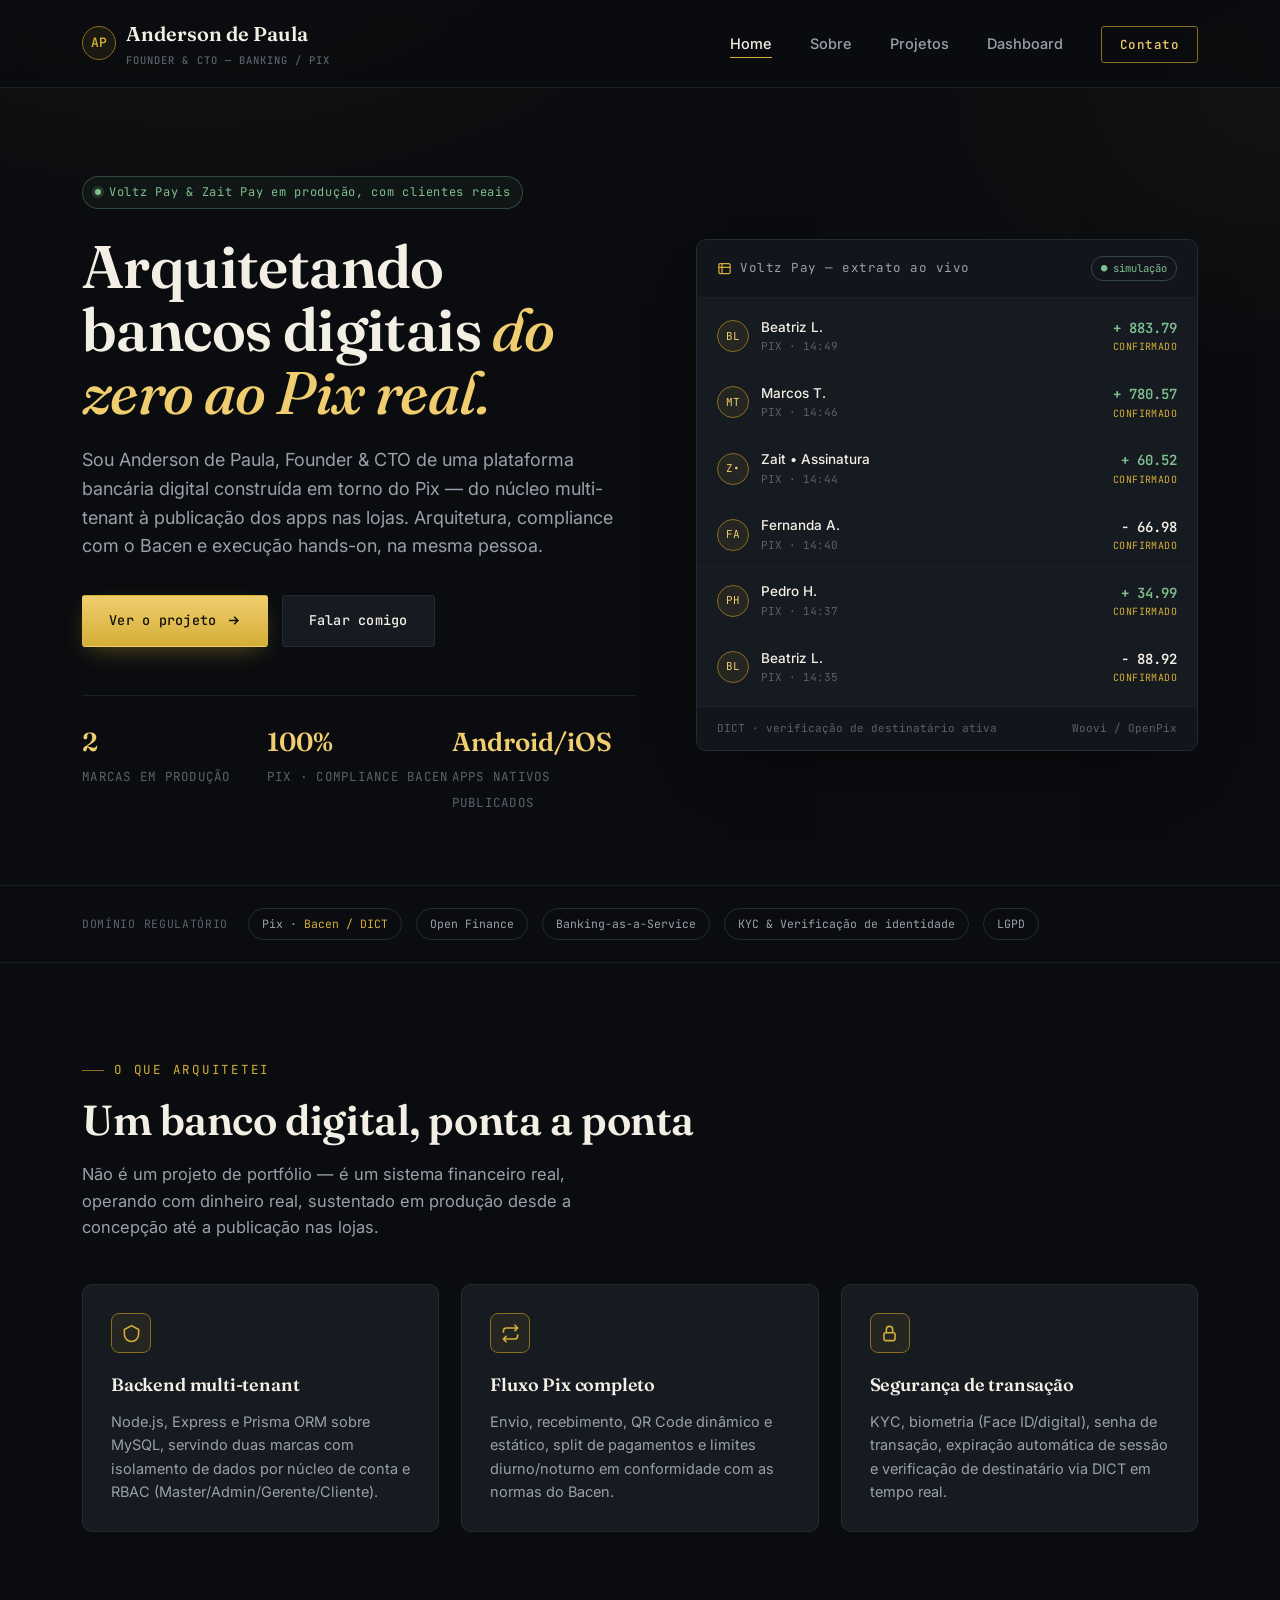
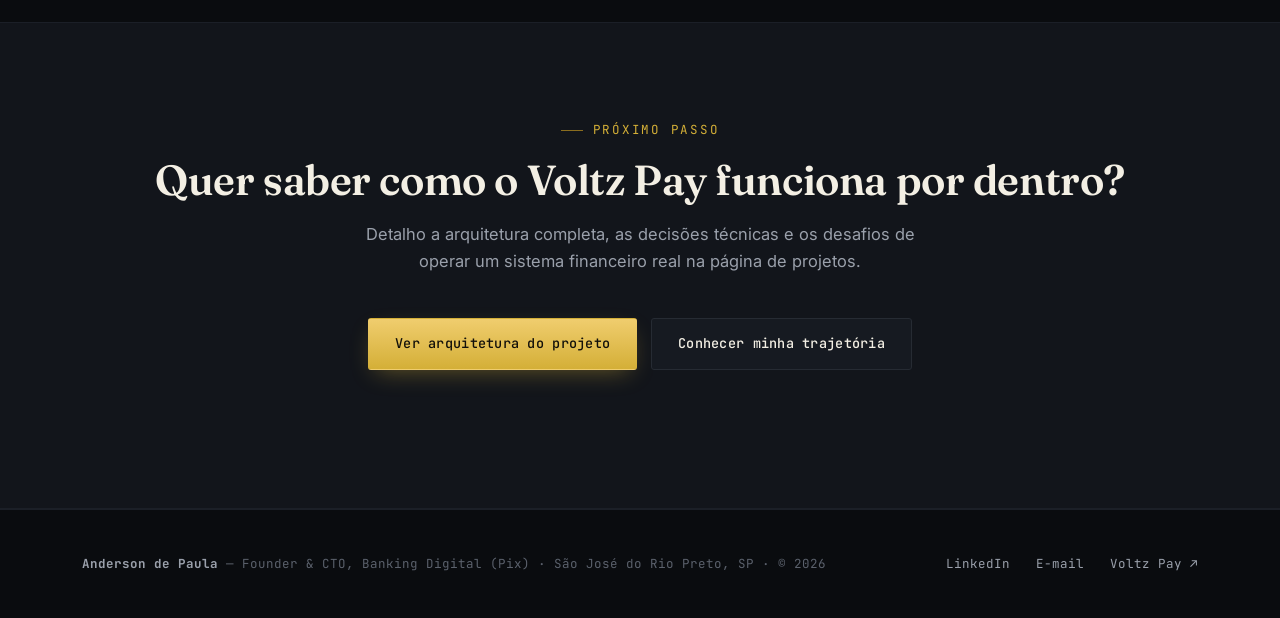
==== index.html @ 5c23854e "Initial commit: portfolio site Static site (HTML/CSS/JS) with Home, Sobre, Projetos, Contato and a G" ====
<!DOCTYPE html>
<html lang="pt-BR">
<head>
<meta charset="UTF-8">
<meta name="viewport" content="width=device-width, initial-scale=1.0">
<title>Anderson de Paula — Founder & CTO, Banking Digital (Pix)</title>
<meta name="description" content="Anderson de Paula — Founder & CTO da Voltz Pay / Zait Pay. Arquitetura de sistemas bancários, Pix, BaaS e engenharia full-stack.">

<link rel="icon" type="image/svg+xml" href="data:image/svg+xml,%3Csvg xmlns='http://www.w3.org/2000/svg' viewBox='0 0 64 64'%3E%3Crect width='64' height='64' rx='12' fill='%230a0c0f'/%3E%3Ccircle cx='32' cy='32' r='24' fill='none' stroke='%23d4af37' stroke-width='2'/%3E%3Ctext x='32' y='40' font-family='monospace' font-size='20' fill='%23d4af37' text-anchor='middle'%3EAP%3C/text%3E%3C/svg%3E">

<meta property="og:type" content="website">
<meta property="og:title" content="Anderson de Paula — Founder & CTO, Banking Digital (Pix)">
<meta property="og:description" content="Arquitetando bancos digitais do zero ao Pix real — Voltz Pay / Zait Pay.">
<meta property="og:image" content="og-image.svg">
<meta name="twitter:card" content="summary_large_image">
<meta name="twitter:title" content="Anderson de Paula — Founder & CTO, Banking Digital (Pix)">
<meta name="twitter:description" content="Arquitetando bancos digitais do zero ao Pix real — Voltz Pay / Zait Pay.">
<meta name="twitter:image" content="og-image.svg">

<link rel="preconnect" href="https://fonts.googleapis.com">
<link rel="preconnect" href="https://fonts.gstatic.com" crossorigin>
<link href="https://fonts.googleapis.com/css2?family=Fraunces:ital,opsz,wght@0,9..144,400;0,9..144,500;0,9..144,600;0,9..144,700;1,9..144,500&family=Inter:wght@400;500;600;700;800&family=JetBrains+Mono:wght@400;500;600&display=swap" rel="stylesheet">
<link rel="stylesheet" href="styles.css">
</head>
<body>

<header class="site-header">
  <nav class="nav">
    <a href="index.html" class="brand">
      <span class="brand-mark">AP</span>
      <span>Anderson de Paula<small>FOUNDER &amp; CTO — BANKING / PIX</small></span>
    </a>
    <ul class="nav-links" id="navLinks">
      <li><a href="index.html" aria-current="page">Home</a></li>
      <li><a href="sobre.html">Sobre</a></li>
      <li><a href="projetos.html">Projetos</a></li>
      <li><a href="dashboard.html">Dashboard</a></li>
      <li><a href="contato.html" class="nav-cta">Contato</a></li>
    </ul>
    <button class="nav-toggle" id="navToggle" aria-label="Abrir menu" aria-expanded="false">
      <svg width="18" height="18" viewBox="0 0 24 24" fill="none" stroke="currentColor" stroke-width="2"><path d="M3 6h18M3 12h18M3 18h18"/></svg>
    </button>
  </nav>
</header>

<main>

  <!-- HERO -->
  <section class="hero">
    <div class="wrap">
      <div>
        <div class="hero-status"><span class="dot"></span> Voltz Pay &amp; Zait Pay em produção, com clientes reais</div>
        <h1>Arquitetando bancos digitais <em>do zero ao Pix real.</em></h1>
        <p class="lede">
          Sou Anderson de Paula, Founder &amp; CTO de uma plataforma bancária digital construída em torno do Pix — do núcleo multi-tenant à publicação dos apps nas lojas. Arquitetura, compliance com o Bacen e execução hands-on, na mesma pessoa.
        </p>
        <div class="hero-actions">
          <a href="projetos.html" class="btn btn-primary">
            Ver o projeto
            <svg width="15" height="15" viewBox="0 0 24 24" fill="none" stroke="currentColor" stroke-width="2.4"><path d="M5 12h14M13 6l6 6-6 6"/></svg>
          </a>
          <a href="contato.html" class="btn btn-ghost">Falar comigo</a>
        </div>
        <div class="hero-stats">
          <div class="hero-stat">
            <b>2</b>
            <span>MARCAS EM PRODUÇÃO</span>
          </div>
          <div class="hero-stat">
            <b>100%</b>
            <span>PIX · COMPLIANCE BACEN</span>
          </div>
          <div class="hero-stat">
            <b>Android/iOS</b>
            <span>APPS NATIVOS PUBLICADOS</span>
          </div>
        </div>
      </div>

      <div class="ledger" aria-hidden="true">
        <div class="ledger-head">
          <div class="title">
            <svg width="15" height="15" viewBox="0 0 24 24" fill="none" stroke="currentColor" stroke-width="2"><rect x="3" y="4" width="18" height="16" rx="2"/><path d="M3 10h18M8 4v16"/></svg>
            Voltz Pay — extrato ao vivo
          </div>
          <span class="badge">● simulação</span>
        </div>
        <div class="ledger-body" id="ledgerBody"></div>
        <div class="ledger-foot">
          <span>DICT · verificação de destinatário ativa</span>
          <span>Woovi / OpenPix</span>
        </div>
      </div>
    </div>
  </section>

  <!-- COMPLIANCE STRIP -->
  <div class="strip">
    <div class="wrap">
      <span class="label">DOMÍNIO REGULATÓRIO</span>
      <span class="pill">Pix &middot; <em>Bacen / DICT</em></span>
      <span class="pill">Open Finance</span>
      <span class="pill">Banking-as-a-Service</span>
      <span class="pill">KYC &amp; Verificação de identidade</span>
      <span class="pill">LGPD</span>
    </div>
  </div>

  <!-- O QUE EU CONSTRUÍ -->
  <section>
    <div class="wrap">
      <span class="eyebrow">O que arquitetei</span>
      <h2 class="section-title reveal">Um banco digital, ponta a ponta</h2>
      <p class="section-sub reveal">
        Não é um projeto de portfólio — é um sistema financeiro real, operando com dinheiro real, sustentado em produção desde a concepção até a publicação nas lojas.
      </p>

      <div class="grid-3">
        <div class="card reveal">
          <div class="ic">
            <svg width="19" height="19" viewBox="0 0 24 24" fill="none" stroke="currentColor" stroke-width="2"><path d="M12 2L3 7v6c0 5 4 9 9 9s9-4 9-9V7l-9-5z"/></svg>
          </div>
          <h3>Backend multi-tenant</h3>
          <p>Node.js, Express e Prisma ORM sobre MySQL, servindo duas marcas com isolamento de dados por núcleo de conta e RBAC (Master/Admin/Gerente/Cliente).</p>
        </div>
        <div class="card reveal">
          <div class="ic">
            <svg width="19" height="19" viewBox="0 0 24 24" fill="none" stroke="currentColor" stroke-width="2"><path d="M17 1l4 4-4 4M3 11V9a4 4 0 014-4h14M7 23l-4-4 4-4M21 13v2a4 4 0 01-4 4H3"/></svg>
          </div>
          <h3>Fluxo Pix completo</h3>
          <p>Envio, recebimento, QR Code dinâmico e estático, split de pagamentos e limites diurno/noturno em conformidade com as normas do Bacen.</p>
        </div>
        <div class="card reveal">
          <div class="ic">
            <svg width="19" height="19" viewBox="0 0 24 24" fill="none" stroke="currentColor" stroke-width="2"><rect x="5" y="11" width="14" height="10" rx="2"/><path d="M8 11V7a4 4 0 118 0v4"/></svg>
          </div>
          <h3>Segurança de transação</h3>
          <p>KYC, biometria (Face ID/digital), senha de transação, expiração automática de sessão e verificação de destinatário via DICT em tempo real.</p>
        </div>
      </div>
    </div>
  </section>

  <!-- CTA final -->
  <section class="section-alt">
    <div class="wrap" style="text-align:center;">
      <span class="eyebrow" style="justify-content:center;">Próximo passo</span>
      <h2 class="section-title reveal">Quer saber como o Voltz Pay funciona por dentro?</h2>
      <p class="section-sub reveal" style="margin-left:auto;margin-right:auto;">
        Detalho a arquitetura completa, as decisões técnicas e os desafios de operar um sistema financeiro real na página de projetos.
      </p>
      <div class="hero-actions reveal" style="justify-content:center;">
        <a href="projetos.html" class="btn btn-primary">Ver arquitetura do projeto</a>
        <a href="sobre.html" class="btn btn-ghost">Conhecer minha trajetória</a>
      </div>
    </div>
  </section>

</main>

<footer class="site-footer">
  <div class="wrap">
    <div class="footer-brand"><strong>Anderson de Paula</strong> — Founder &amp; CTO, Banking Digital (Pix) · São José do Rio Preto, SP · © <span id="year"></span></div>
    <div class="footer-links">
      <a href="https://www.linkedin.com/in/anderson-de-paula-a4ba82420/" target="_blank" rel="noopener">LinkedIn</a>
      <a href="mailto:andersondepaula2304@gmail.com">E-mail</a>
      <a href="https://painel.voltzpay.app/" target="_blank" rel="noopener">Voltz Pay ↗</a>
    </div>
  </div>
</footer>

<script src="script.js"></script>
</body>
</html>
---- styles.css ----
/* ============================================================
   ANDERSON DE PAULA — PORTFOLIO
   Design system: "Ledger" — extrato bancário digital, dark + gold
   ============================================================ */

:root{
  /* --- Cor --- */
  --bg:            #0a0c0f;
  --bg-elevated:   #12151b;
  --bg-card:       #161a21;
  --bg-card-hover: #1b2029;
  --border:        #262b33;
  --border-soft:   #1b1f27;

  --gold:          #d4af37;
  --gold-bright:   #f0cd6e;
  --gold-dim:      #8a6d1f;
  --gold-wash:     rgba(212,175,55,0.08);

  --text:          #f3efe4;
  --text-muted:    #9aa0ab;
  --text-faint:    #5b616c;

  --ok:            #7fbf8f;

  /* --- Tipografia --- */
  --f-display: 'Fraunces', serif;
  --f-body:    'Inter', -apple-system, sans-serif;
  --f-mono:    'JetBrains Mono', monospace;

  /* --- Layout --- */
  --maxw: 1180px;
  --radius: 4px;
  --radius-lg: 10px;
}

*,*::before,*::after{ box-sizing:border-box; }
html{ scroll-behavior:smooth; }
@media (prefers-reduced-motion: reduce){
  html{ scroll-behavior:auto; }
  *,*::before,*::after{ animation-duration:0.01ms !important; animation-iteration-count:1 !important; transition-duration:0.01ms !important; }
}

body{
  margin:0;
  background:var(--bg);
  color:var(--text);
  font-family:var(--f-body);
  font-size:16px;
  line-height:1.6;
  -webkit-font-smoothing:antialiased;
  background-image:
    radial-gradient(ellipse 900px 500px at 15% -10%, rgba(212,175,55,0.07), transparent 60%),
    radial-gradient(ellipse 700px 500px at 100% 10%, rgba(212,175,55,0.04), transparent 55%);
  background-attachment:fixed;
}

img{ max-width:100%; display:block; }
a{ color:inherit; text-decoration:none; }
ul{ margin:0; padding:0; list-style:none; }
button{ font-family:inherit; }

.wrap{
  max-width:var(--maxw);
  margin:0 auto;
  padding:0 32px;
}

:focus-visible{
  outline:2px solid var(--gold);
  outline-offset:3px;
  border-radius:2px;
}

/* ---------- Eyebrow / labels ---------- */
.eyebrow{
  font-family:var(--f-mono);
  font-size:12.5px;
  letter-spacing:0.14em;
  text-transform:uppercase;
  color:var(--gold);
  display:inline-flex;
  align-items:center;
  gap:10px;
  margin:0 0 16px;
}
.eyebrow::before{
  content:'';
  width:22px; height:1px;
  background:var(--gold-dim);
}

h1,h2,h3,h4{
  font-family:var(--f-display);
  font-weight:600;
  margin:0;
  color:var(--text);
  letter-spacing:-0.01em;
}

.section-title{
  font-size:clamp(28px,3.4vw,42px);
  line-height:1.15;
  margin-bottom:14px;
}
.section-sub{
  color:var(--text-muted);
  max-width:56ch;
  font-size:16.5px;
  margin-bottom:44px;
}

/* ============================================================
   HEADER / NAV
   ============================================================ */
.site-header{
  position:sticky; top:0; z-index:100;
  background:rgba(10,12,15,0.82);
  backdrop-filter:blur(10px);
  -webkit-backdrop-filter:blur(10px);
  border-bottom:1px solid var(--border-soft);
}
.nav{
  display:flex; align-items:center; justify-content:space-between;
  padding:18px 32px;
  max-width:var(--maxw);
  margin:0 auto;
}
.brand{
  display:flex; align-items:center; gap:10px;
  font-family:var(--f-display);
  font-weight:600; font-size:20px;
  color:var(--text);
}
.brand-mark{
  width:34px; height:34px;
  border:1px solid var(--gold-dim);
  border-radius:50%;
  display:flex; align-items:center; justify-content:center;
  font-family:var(--f-mono);
  font-size:13px; color:var(--gold);
  background:var(--gold-wash);
}
.brand small{
  display:block;
  font-family:var(--f-mono);
  font-size:10.5px;
  letter-spacing:0.1em;
  color:var(--text-faint);
  font-weight:500;
  margin-top:2px;
}

.nav-links{
  display:flex; align-items:center; gap:38px;
}
.nav-links a{
  font-size:14.5px; font-weight:500; color:var(--text-muted);
  position:relative; padding:6px 0;
  transition:color .2s ease;
}
.nav-links a:hover,
.nav-links a[aria-current="page"]{ color:var(--text); }
.nav-links a[aria-current="page"]::after{
  content:'';
  position:absolute; left:0; right:0; bottom:0;
  height:1px; background:var(--gold);
}
.nav-cta{
  border:1px solid var(--gold-dim) !important;
  color:var(--gold-bright) !important;
  padding:9px 18px !important;
  border-radius:3px;
  font-family:var(--f-mono);
  font-size:12.5px !important;
  letter-spacing:0.04em;
  transition:background .2s ease, border-color .2s ease;
}
.nav-cta:hover{ background:var(--gold-wash); border-color:var(--gold) !important; }

.nav-toggle{
  display:none;
  background:none; border:1px solid var(--border);
  width:40px; height:40px; border-radius:3px;
  color:var(--text); cursor:pointer;
  align-items:center; justify-content:center;
}

@media (max-width: 860px){
  .nav-toggle{ display:flex; }
  .nav-links{
    position:fixed; inset:65px 0 0 0;
    background:var(--bg);
    flex-direction:column; align-items:flex-start;
    padding:36px 32px; gap:26px;
    transform:translateY(-8px);
    opacity:0; pointer-events:none;
    transition:opacity .22s ease, transform .22s ease;
    border-top:1px solid var(--border-soft);
  }
  .nav-links.is-open{
    opacity:1; pointer-events:auto; transform:translateY(0);
  }
  .nav-links a{ font-size:20px; }
}

/* ============================================================
   BUTTONS
   ============================================================ */
.btn{
  display:inline-flex; align-items:center; gap:9px;
  font-family:var(--f-mono);
  font-size:13.5px; font-weight:500; letter-spacing:0.02em;
  padding:14px 26px;
  border-radius:3px;
  cursor:pointer;
  border:1px solid transparent;
  transition:transform .18s ease, background .2s ease, border-color .2s ease, color .2s ease;
}
.btn:hover{ transform:translateY(-2px); }
.btn-primary{
  background:linear-gradient(180deg, var(--gold-bright), var(--gold));
  color:#12100a;
  box-shadow:0 8px 24px -8px rgba(212,175,55,0.45);
}
.btn-primary:hover{ box-shadow:0 12px 28px -8px rgba(212,175,55,0.6); }
.btn-ghost{
  border-color:var(--border);
  color:var(--text);
  background:var(--bg-card);
}
.btn-ghost:hover{ border-color:var(--gold-dim); color:var(--gold-bright); }

/* ============================================================
   HERO
   ============================================================ */
.hero{
  padding:88px 0 70px;
  border-bottom:1px solid var(--border-soft);
  position:relative;
  overflow:hidden;
}
.hero .wrap{
  display:grid;
  grid-template-columns:1.05fr 0.95fr;
  gap:60px;
  align-items:center;
}
.hero-status{
  display:inline-flex; align-items:center; gap:8px;
  font-family:var(--f-mono); font-size:12px; letter-spacing:0.06em;
  color:var(--ok); border:1px solid rgba(127,191,143,0.3);
  background:rgba(127,191,143,0.06);
  padding:6px 12px; border-radius:20px;
  margin-bottom:26px;
}
.hero-status .dot{
  width:6px; height:6px; border-radius:50%; background:var(--ok);
  box-shadow:0 0 0 3px rgba(127,191,143,0.18);
  animation:pulse 2s infinite;
}
@keyframes pulse{
  0%,100%{ opacity:1; } 50%{ opacity:.4; }
}
.hero h1{
  font-size:clamp(38px,5.2vw,60px);
  line-height:1.05;
  margin-bottom:22px;
}
.hero h1 em{
  font-style:italic; color:var(--gold-bright); font-weight:500;
}
.hero p.lede{
  font-size:18px; color:var(--text-muted);
  max-width:52ch; margin-bottom:34px;
}
.hero-actions{ display:flex; gap:14px; flex-wrap:wrap; margin-bottom:48px; }

.hero-stats{
  display:grid; grid-template-columns:repeat(3,1fr);
  border-top:1px solid var(--border-soft);
  padding-top:26px;
}
.hero-stat b{
  display:block; font-family:var(--f-display); font-size:26px;
  color:var(--gold-bright); font-weight:600;
}
.hero-stat span{
  font-size:12.5px; color:var(--text-faint);
  font-family:var(--f-mono); letter-spacing:0.02em;
}

/* --- Ledger widget (signature element) --- */
.ledger{
  background:var(--bg-card);
  border:1px solid var(--border);
  border-radius:var(--radius-lg);
  overflow:hidden;
  box-shadow:0 30px 60px -30px rgba(0,0,0,0.6);
}
.ledger-head{
  display:flex; align-items:center; justify-content:space-between;
  padding:16px 20px;
  border-bottom:1px solid var(--border-soft);
  background:var(--bg-elevated);
}
.ledger-head .title{
  font-family:var(--f-mono); font-size:12.5px; color:var(--text-muted);
  letter-spacing:0.04em;
  display:flex; align-items:center; gap:8px;
}
.ledger-head .title svg{ color:var(--gold); }
.ledger-head .badge{
  font-family:var(--f-mono); font-size:10.5px; color:var(--ok);
  border:1px solid rgba(127,191,143,0.3); border-radius:12px;
  padding:3px 9px;
}
.ledger-body{ padding:6px 0; min-height:296px; }
.ledger-row{
  display:flex; align-items:center; justify-content:space-between;
  gap:14px;
  padding:13px 20px;
  border-bottom:1px solid var(--border-soft);
  opacity:0; transform:translateY(6px);
  animation:rowIn .5s ease forwards;
}
.ledger-row:last-child{ border-bottom:none; }
@keyframes rowIn{ to{ opacity:1; transform:translateY(0); } }
.ledger-row .who{ display:flex; align-items:center; gap:12px; min-width:0; }
.ledger-row .avatar{
  width:32px; height:32px; border-radius:50%;
  background:var(--gold-wash); border:1px solid var(--gold-dim);
  display:flex; align-items:center; justify-content:center;
  font-family:var(--f-mono); font-size:11px; color:var(--gold-bright);
  flex:none;
}
.ledger-row .meta{ min-width:0; }
.ledger-row .meta .name{ font-size:13.5px; font-weight:500; color:var(--text); white-space:nowrap; overflow:hidden; text-overflow:ellipsis; }
.ledger-row .meta .sub{ font-family:var(--f-mono); font-size:11px; color:var(--text-faint); }
.ledger-row .amt{ text-align:right; flex:none; }
.ledger-row .amt .value{ font-family:var(--f-mono); font-size:14px; font-weight:600; }
.ledger-row .amt .value.in{ color:var(--ok); }
.ledger-row .amt .value.out{ color:var(--text); }
.ledger-row .amt .status{ font-family:var(--f-mono); font-size:10px; color:var(--gold); letter-spacing:0.04em; }
.ledger-foot{
  padding:13px 20px; border-top:1px solid var(--border-soft);
  font-family:var(--f-mono); font-size:11px; color:var(--text-faint);
  display:flex; justify-content:space-between; background:var(--bg-elevated);
}

/* ============================================================
   COMPLIANCE STRIP
   ============================================================ */
.strip{
  border-bottom:1px solid var(--border-soft);
  padding:22px 0;
}
.strip .wrap{
  display:flex; align-items:center; gap:14px; flex-wrap:wrap;
}
.strip .label{
  font-family:var(--f-mono); font-size:11.5px; color:var(--text-faint);
  letter-spacing:0.06em; margin-right:6px;
}
.pill{
  font-family:var(--f-mono); font-size:11.5px; color:var(--text-muted);
  border:1px solid var(--border); border-radius:20px;
  padding:6px 13px;
}
.pill em{ color:var(--gold); font-style:normal; }

/* ============================================================
   SECTIONS generic
   ============================================================ */
section{ padding:90px 0; }
.section-alt{ background:var(--bg-elevated); border-top:1px solid var(--border-soft); border-bottom:1px solid var(--border-soft); }

/* ---------- cards grid (home preview) ---------- */
.grid-3{ display:grid; grid-template-columns:repeat(3,1fr); gap:22px; }
.card{
  background:var(--bg-card);
  border:1px solid var(--border);
  border-radius:var(--radius-lg);
  padding:28px;
  transition:border-color .2s ease, transform .2s ease, background .2s ease;
}
.card:hover{ border-color:var(--gold-dim); transform:translateY(-3px); background:var(--bg-card-hover); }
.card .ic{
  width:40px; height:40px; border-radius:8px;
  background:var(--gold-wash); border:1px solid var(--gold-dim);
  display:flex; align-items:center; justify-content:center;
  color:var(--gold); margin-bottom:18px;
}
.card h3{ font-size:18px; margin-bottom:10px; }
.card p{ color:var(--text-muted); font-size:14.5px; margin:0; }

/* ============================================================
   SKILLS (ledger-style rows)
   ============================================================ */
.skill-group{ margin-bottom:36px; }
.skill-group:last-child{ margin-bottom:0; }
.skill-group-head{
  display:flex; align-items:baseline; justify-content:space-between;
  border-bottom:1px solid var(--border);
  padding-bottom:10px; margin-bottom:16px;
}
.skill-group-head h3{
  font-family:var(--f-mono); font-size:13px; letter-spacing:0.08em;
  text-transform:uppercase; color:var(--text-muted); font-weight:600;
}
.skill-group-head span{
  font-family:var(--f-mono); font-size:11px; color:var(--text-faint);
}
.chip-row{ display:flex; flex-wrap:wrap; gap:10px; }
.chip{
  font-family:var(--f-mono); font-size:13px;
  border:1px solid var(--border); background:var(--bg-card);
  color:var(--text); padding:8px 14px; border-radius:3px;
  transition:border-color .2s ease, color .2s ease;
}
.chip:hover{ border-color:var(--gold); color:var(--gold-bright); }

/* ============================================================
   TIMELINE / EXPERIÊNCIA
   ============================================================ */
.exp-card{
  background:var(--bg-card); border:1px solid var(--border);
  border-radius:var(--radius-lg); padding:36px;
  position:relative;
}
.exp-card::before{
  content:''; position:absolute; top:0; left:0; bottom:0; width:3px;
  background:linear-gradient(180deg, var(--gold-bright), var(--gold-dim));
  border-radius:3px 0 0 3px;
}
.exp-head{
  display:flex; justify-content:space-between; align-items:flex-start;
  flex-wrap:wrap; gap:14px; margin-bottom:6px;
}
.exp-role{ font-family:var(--f-display); font-size:23px; font-weight:600; }
.exp-role span{ color:var(--gold-bright); }
.exp-period{
  font-family:var(--f-mono); font-size:12px; color:var(--text-faint);
  border:1px solid var(--border); padding:5px 12px; border-radius:20px;
  white-space:nowrap;
}
.exp-org{ color:var(--text-muted); font-size:14.5px; margin-bottom:22px; }
.exp-list{ display:grid; gap:14px; }
.exp-list li{
  display:flex; gap:12px; font-size:14.5px; color:var(--text);
  line-height:1.65;
}
.exp-list li::before{
  content:'▸'; color:var(--gold); flex:none; margin-top:1px; font-size:13px;
}

/* ============================================================
   PROJETOS
   ============================================================ */
.project{
  background:var(--bg-card); border:1px solid var(--border);
  border-radius:var(--radius-lg); overflow:hidden; margin-bottom:26px;
}
.project-top{
  display:flex; justify-content:space-between; align-items:flex-start;
  padding:32px 36px 0; gap:20px; flex-wrap:wrap;
}
.project-top h3{ font-size:26px; }
.project-top h3 small{
  display:block; font-family:var(--f-mono); font-size:12px;
  color:var(--gold); letter-spacing:0.06em; margin-top:8px; font-weight:500;
}
.project-desc{ padding:16px 36px 8px; color:var(--text-muted); max-width:70ch; }
.project-feats{
  display:grid; grid-template-columns:1fr 1fr; gap:12px 30px;
  padding:20px 36px 4px;
}
.project-feats li{
  display:flex; gap:10px; font-size:14px; color:var(--text); line-height:1.6;
}
.project-feats li::before{ content:'✓'; color:var(--ok); flex:none; }
.project-tags{
  display:flex; flex-wrap:wrap; gap:8px; padding:26px 36px 32px;
  border-top:1px solid var(--border-soft); margin-top:24px;
}
.tag{
  font-family:var(--f-mono); font-size:11.5px; color:var(--gold-bright);
  background:var(--gold-wash); border:1px solid var(--gold-dim);
  padding:5px 11px; border-radius:3px;
}
.project-links{ padding:0 36px 32px; display:flex; gap:14px; }

/* ============================================================
   CONTATO
   ============================================================ */
.contact-grid{
  display:grid; grid-template-columns:0.9fr 1.1fr; gap:60px;
}
.contact-item{
  display:flex; gap:16px; align-items:flex-start;
  padding:20px 0; border-bottom:1px solid var(--border-soft);
}
.contact-item .ic{
  width:38px; height:38px; border-radius:8px; flex:none;
  background:var(--gold-wash); border:1px solid var(--gold-dim);
  display:flex; align-items:center; justify-content:center; color:var(--gold);
}
.contact-item .lbl{ font-family:var(--f-mono); font-size:11.5px; color:var(--text-faint); letter-spacing:0.05em; margin-bottom:4px; }
.contact-item .val{ font-size:15.5px; color:var(--text); }
.contact-item a.val:hover{ color:var(--gold-bright); }

.form-card{
  background:var(--bg-card); border:1px solid var(--border);
  border-radius:var(--radius-lg); padding:36px;
}
.field{ margin-bottom:20px; }
.field label{
  display:block; font-family:var(--f-mono); font-size:12px;
  color:var(--text-muted); letter-spacing:0.04em; margin-bottom:8px;
}
.field input, .field textarea{
  width:100%; background:var(--bg-elevated); border:1px solid var(--border);
  border-radius:3px; padding:13px 14px; color:var(--text);
  font-family:var(--f-body); font-size:14.5px;
  transition:border-color .2s ease;
}
.field input:focus, .field textarea:focus{
  outline:none; border-color:var(--gold-dim);
}
.field textarea{ resize:vertical; min-height:120px; }
.form-note{
  font-family:var(--f-mono); font-size:11.5px; color:var(--text-faint);
  margin-top:14px;
}
.form-status{
  font-family:var(--f-mono); font-size:12.5px; margin-top:14px;
  color:var(--ok); display:none;
}
.form-status.is-visible{ display:block; }

/* ============================================================
   FOOTER
   ============================================================ */
.site-footer{
  border-top:1px solid var(--border-soft);
  padding:44px 0;
}
.site-footer .wrap{
  display:flex; justify-content:space-between; align-items:center;
  flex-wrap:wrap; gap:16px;
}
.footer-brand{ font-family:var(--f-mono); font-size:12.5px; color:var(--text-faint); }
.footer-brand strong{ color:var(--text-muted); }
.footer-links{ display:flex; gap:26px; }
.footer-links a{
  font-family:var(--f-mono); font-size:12.5px; color:var(--text-muted);
  transition:color .2s ease;
  display:flex; align-items:center; gap:6px;
}
.footer-links a:hover{ color:var(--gold-bright); }

/* ---------- reveal on scroll ---------- */
.reveal{ opacity:0; transform:translateY(18px); transition:opacity .6s ease, transform .6s ease; }
.reveal.is-visible{ opacity:1; transform:translateY(0); }

/* ---------- page header (sub pages) ---------- */
.page-hero{
  padding:64px 0 54px;
  border-bottom:1px solid var(--border-soft);
}
.page-hero p.lede{ color:var(--text-muted); max-width:60ch; font-size:17px; margin-top:14px; }

/* ============================================================
   RESPONSIVE
   ============================================================ */
@media (max-width:980px){
  .hero .wrap{ grid-template-columns:1fr; gap:48px; }
  .grid-3{ grid-template-columns:1fr 1fr; }
  .contact-grid{ grid-template-columns:1fr; gap:40px; }
  .project-feats{ grid-template-columns:1fr; }
}
@media (max-width:640px){
  .wrap{ padding:0 20px; }
  .nav{ padding:16px 20px; }
  .grid-3{ grid-template-columns:1fr; }
  .hero-stats{ grid-template-columns:1fr 1fr; row-gap:20px; }
  .hero-stats .hero-stat:last-child{ grid-column:1 / -1; }
  section{ padding:64px 0; }
  .exp-card{ padding:26px; }
  .project-top,.project-desc,.project-feats,.project-tags,.project-links{ padding-left:22px; padding-right:22px; }
}

/* ============================================================
   DASHBOARD — projetos conectados via GitHub API
   ============================================================ */
.mono{ font-family:var(--f-mono); color:var(--gold); }

.dash-layout{
  display:grid;
  grid-template-columns:280px 1fr;
  gap:26px;
  align-items:start;
}

.dash-sidebar{
  background:var(--bg-card);
  border:1px solid var(--border);
  border-radius:var(--radius-lg);
  overflow:hidden;
  position:sticky; top:90px;
  max-height:calc(100vh - 120px);
  display:flex; flex-direction:column;
}
.dash-sidebar-head{
  display:flex; align-items:center; justify-content:space-between;
  padding:16px 18px;
  font-family:var(--f-mono); font-size:11.5px; letter-spacing:0.08em;
  color:var(--text-faint);
  background:var(--bg-elevated);
  border-bottom:1px solid var(--border-soft);
}
.dash-count{ color:var(--gold); }
.dash-repo-list{ overflow-y:auto; padding:8px; }
.dash-repo-btn{
  display:flex; align-items:center; justify-content:space-between; gap:10px;
  width:100%; text-align:left;
  background:none; border:1px solid transparent; border-radius:6px;
  padding:11px 12px; margin-bottom:2px;
  cursor:pointer;
  transition:background .15s ease, border-color .15s ease;
}
.dash-repo-btn:hover{ background:var(--bg-card-hover); }
.dash-repo-btn.is-active{
  background:var(--gold-wash);
  border-color:var(--gold-dim);
}
.dash-repo-name{
  font-size:13.5px; font-weight:500; color:var(--text);
  white-space:nowrap; overflow:hidden; text-overflow:ellipsis;
}
.dash-repo-btn.is-active .dash-repo-name{ color:var(--gold-bright); }
.dash-repo-lang{
  font-family:var(--f-mono); font-size:10.5px; color:var(--text-faint);
  flex:none;
}

.dash-empty{
  padding:20px 16px;
  font-size:13.5px; color:var(--text-muted);
  line-height:1.6;
}
.dash-empty-lg{
  background:var(--bg-card);
  border:1px solid var(--border);
  border-radius:var(--radius-lg);
  padding:60px 30px;
  text-align:center;
  font-size:15px;
}

.dash-detail{
  background:var(--bg-card);
  border:1px solid var(--border);
  border-radius:var(--radius-lg);
  padding:32px;
  min-height:400px;
}
.dash-detail-head{
  display:flex; justify-content:space-between; align-items:flex-start;
  gap:20px; flex-wrap:wrap;
  margin-bottom:26px;
}
.dash-detail-head h2{
  font-size:24px; margin-bottom:8px;
  font-family:var(--f-mono); font-weight:600; letter-spacing:-0.01em;
}
.dash-detail-desc{ color:var(--text-muted); font-size:14.5px; max-width:60ch; margin:0; }
.dash-detail-links{ display:flex; gap:12px; flex:none; flex-wrap:wrap; }

.dash-stats{
  display:grid; grid-template-columns:repeat(4,1fr); gap:16px;
  border-top:1px solid var(--border-soft); border-bottom:1px solid var(--border-soft);
  padding:20px 0; margin-bottom:22px;
}
.dash-stats div{ min-width:0; }
.dash-stats b{
  display:block; font-family:var(--f-display); font-size:19px;
  color:var(--gold-bright); font-weight:600;
  white-space:nowrap; overflow:hidden; text-overflow:ellipsis;
}
.dash-stats span{
  font-family:var(--f-mono); font-size:10.5px; color:var(--text-faint); letter-spacing:0.04em;
}

.dash-topics{ margin-bottom:26px; }

.dash-preview-label{
  font-family:var(--f-mono); font-size:12px; letter-spacing:0.06em;
  text-transform:uppercase; color:var(--text-muted);
  margin-bottom:12px;
}
.dash-preview{ margin-bottom:30px; }
.dash-iframe-wrap{
  position:relative; width:100%; padding-top:58%;
  background:var(--bg-elevated);
  border:1px solid var(--border-soft); border-radius:8px;
  overflow:hidden;
}
.dash-iframe-wrap iframe{
  position:absolute; inset:0; width:100%; height:100%; border:0;
}
.dash-preview-note{
  font-family:var(--f-mono); font-size:11px; color:var(--text-faint);
  margin-top:10px;
}

.dash-readme-body{
  font-size:14.5px; color:var(--text-muted); line-height:1.7;
  max-height:520px; overflow-y:auto;
  padding:22px; background:var(--bg-elevated);
  border:1px solid var(--border-soft); border-radius:8px;
}
.dash-readme-body h1,.dash-readme-body h2,.dash-readme-body h3{
  font-family:var(--f-body); color:var(--text); margin:22px 0 10px;
  font-weight:700; line-height:1.35;
}
.dash-readme-body h1:first-child,.dash-readme-body h2:first-child,.dash-readme-body h3:first-child{ margin-top:0; }
.dash-readme-body p{ margin:0 0 14px; }
.dash-readme-body a{ color:var(--gold-bright); text-decoration:underline; text-underline-offset:2px; }
.dash-readme-body code{
  font-family:var(--f-mono); font-size:0.9em;
  background:var(--bg-card); border:1px solid var(--border);
  border-radius:3px; padding:2px 6px;
}
.dash-readme-body pre{
  background:var(--bg-card); border:1px solid var(--border);
  border-radius:6px; padding:14px; overflow-x:auto; margin:0 0 14px;
}
.dash-readme-body pre code{ background:none; border:none; padding:0; }
.dash-readme-body ul,.dash-readme-body ol{ margin:0 0 14px; padding-left:22px; }
.dash-readme-body li{ margin-bottom:6px; }
.dash-readme-body img{ max-width:100%; border-radius:4px; }
.dash-readme-body table{ border-collapse:collapse; width:100%; margin:0 0 14px; }
.dash-readme-body th,.dash-readme-body td{ border:1px solid var(--border); padding:8px 10px; text-align:left; }
.dash-readme-body blockquote{
  border-left:2px solid var(--gold-dim); margin:0 0 14px; padding:2px 0 2px 16px;
  color:var(--text-faint);
}

@media (max-width:980px){
  .dash-layout{ grid-template-columns:1fr; }
  .dash-sidebar{ position:static; max-height:340px; }
  .dash-stats{ grid-template-columns:1fr 1fr; }
}
@media (max-width:640px){
  .dash-detail{ padding:22px; }
  .dash-detail-head h2{ font-size:20px; }
}
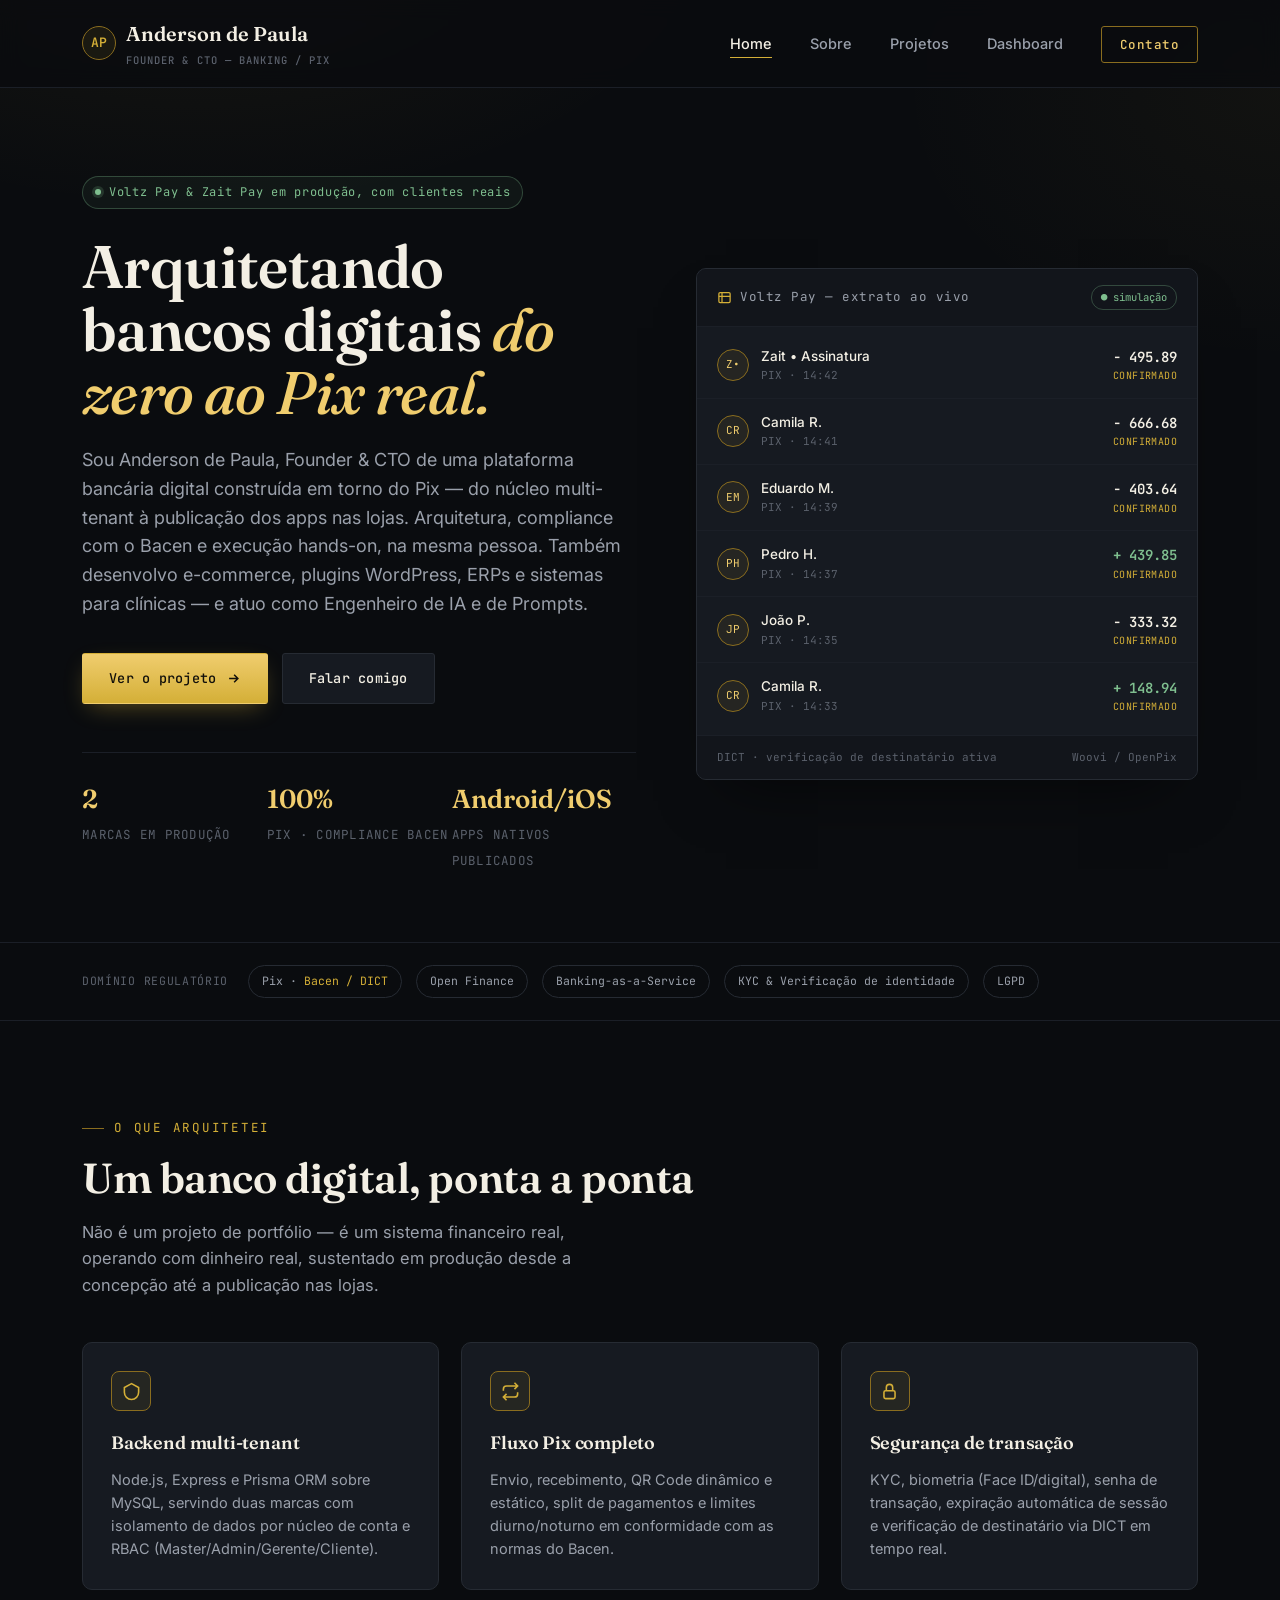
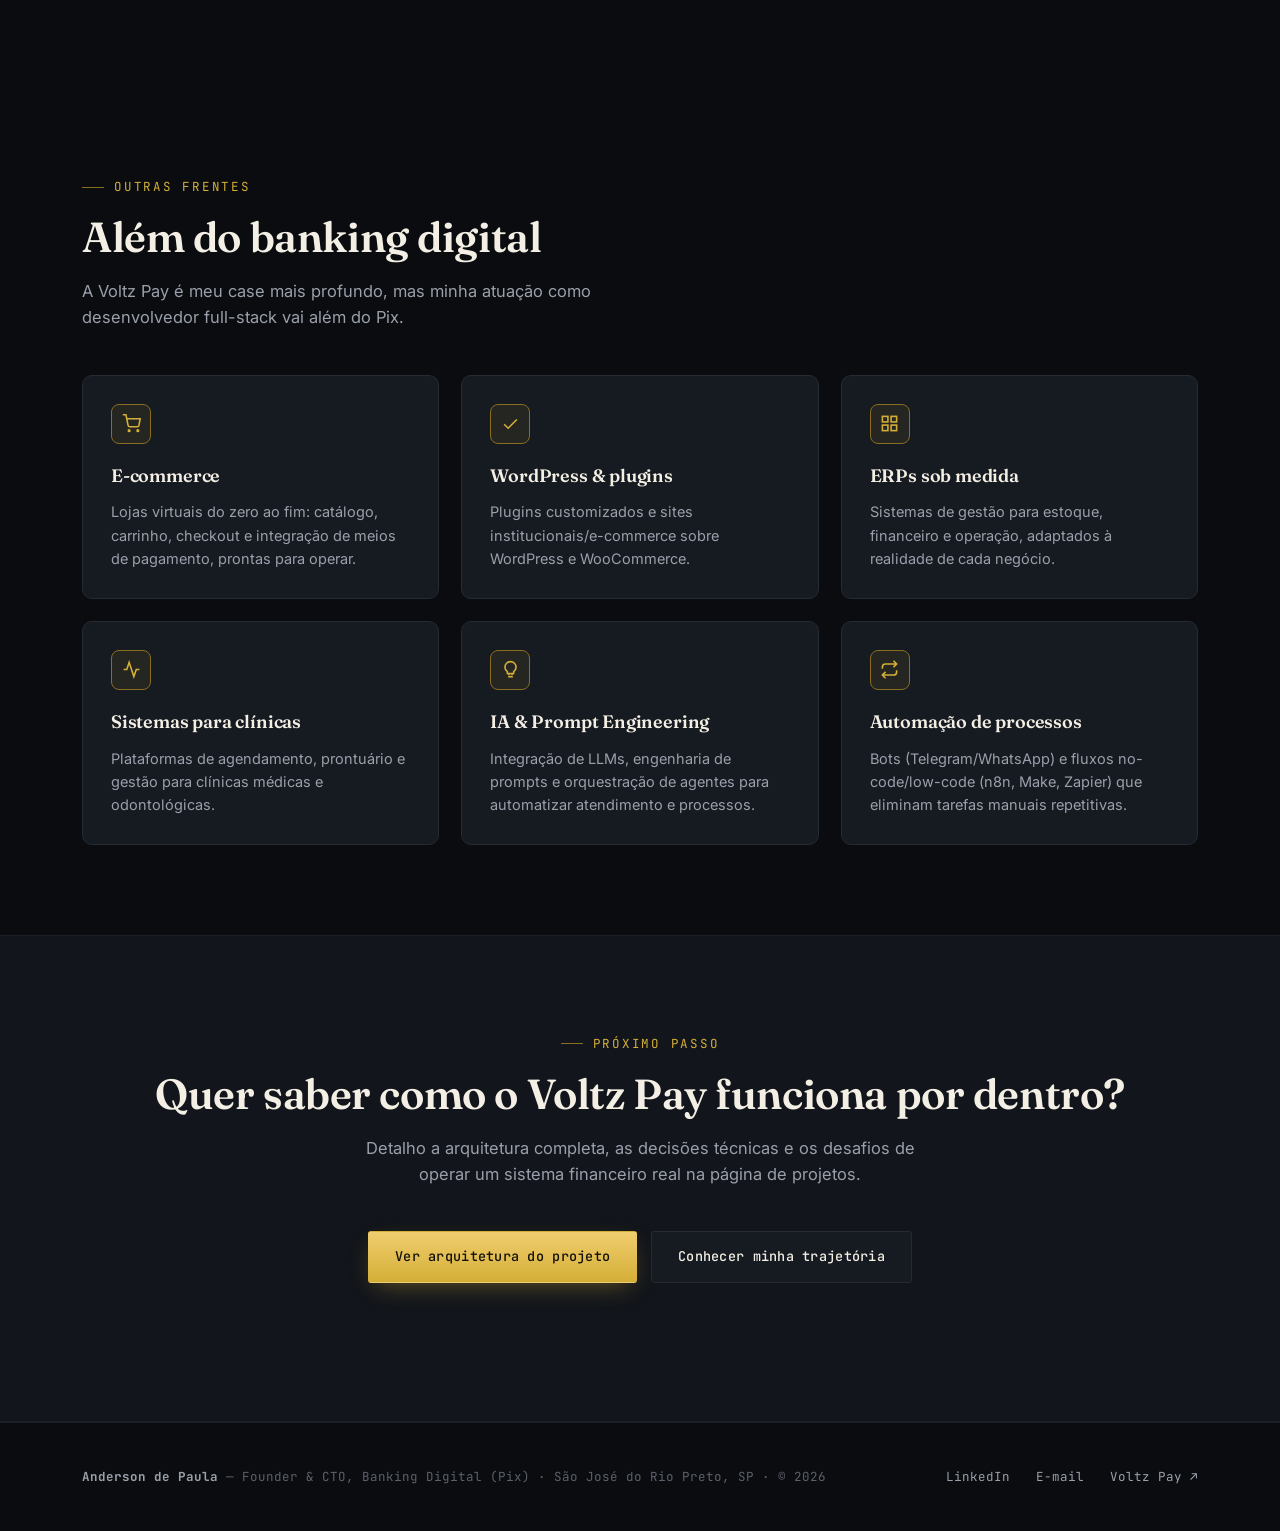
==== commit b7f8c051: "Expand portfolio beyond banking: e-commerce, WordPress, ERPs, health systems, AI Add Prompt Engineer" ====
--- a/index.html
+++ b/index.html
@@ -4,17 +4,17 @@
 <meta charset="UTF-8">
 <meta name="viewport" content="width=device-width, initial-scale=1.0">
 <title>Anderson de Paula — Founder & CTO, Banking Digital (Pix)</title>
-<meta name="description" content="Anderson de Paula — Founder & CTO da Voltz Pay / Zait Pay. Arquitetura de sistemas bancários, Pix, BaaS e engenharia full-stack.">
+<meta name="description" content="Anderson de Paula — Founder & CTO da Voltz Pay / Zait Pay. Arquitetura de sistemas bancários, Pix, BaaS, e-commerce, ERPs, sistemas para clínicas, IA e engenharia full-stack.">
 
 <link rel="icon" type="image/svg+xml" href="data:image/svg+xml,%3Csvg xmlns='http://www.w3.org/2000/svg' viewBox='0 0 64 64'%3E%3Crect width='64' height='64' rx='12' fill='%230a0c0f'/%3E%3Ccircle cx='32' cy='32' r='24' fill='none' stroke='%23d4af37' stroke-width='2'/%3E%3Ctext x='32' y='40' font-family='monospace' font-size='20' fill='%23d4af37' text-anchor='middle'%3EAP%3C/text%3E%3C/svg%3E">
 
 <meta property="og:type" content="website">
 <meta property="og:title" content="Anderson de Paula — Founder & CTO, Banking Digital (Pix)">
-<meta property="og:description" content="Arquitetando bancos digitais do zero ao Pix real — Voltz Pay / Zait Pay.">
+<meta property="og:description" content="Arquitetando bancos digitais do zero ao Pix real — e desenvolvendo e-commerce, WordPress, ERPs, sistemas de saúde e IA.">
 <meta property="og:image" content="og-image.svg">
 <meta name="twitter:card" content="summary_large_image">
 <meta name="twitter:title" content="Anderson de Paula — Founder & CTO, Banking Digital (Pix)">
-<meta name="twitter:description" content="Arquitetando bancos digitais do zero ao Pix real — Voltz Pay / Zait Pay.">
+<meta name="twitter:description" content="Arquitetando bancos digitais do zero ao Pix real — e desenvolvendo e-commerce, WordPress, ERPs, sistemas de saúde e IA.">
 <meta name="twitter:image" content="og-image.svg">
 
 <link rel="preconnect" href="https://fonts.googleapis.com">
@@ -52,7 +52,7 @@
         <div class="hero-status"><span class="dot"></span> Voltz Pay &amp; Zait Pay em produção, com clientes reais</div>
         <h1>Arquitetando bancos digitais <em>do zero ao Pix real.</em></h1>
         <p class="lede">
-          Sou Anderson de Paula, Founder &amp; CTO de uma plataforma bancária digital construída em torno do Pix — do núcleo multi-tenant à publicação dos apps nas lojas. Arquitetura, compliance com o Bacen e execução hands-on, na mesma pessoa.
+          Sou Anderson de Paula, Founder &amp; CTO de uma plataforma bancária digital construída em torno do Pix — do núcleo multi-tenant à publicação dos apps nas lojas. Arquitetura, compliance com o Bacen e execução hands-on, na mesma pessoa. Também desenvolvo e-commerce, plugins WordPress, ERPs e sistemas para clínicas — e atuo como Engenheiro de IA e de Prompts.
         </p>
         <div class="hero-actions">
           <a href="projetos.html" class="btn btn-primary">
@@ -136,6 +136,62 @@
           </div>
           <h3>Segurança de transação</h3>
           <p>KYC, biometria (Face ID/digital), senha de transação, expiração automática de sessão e verificação de destinatário via DICT em tempo real.</p>
+        </div>
+      </div>
+    </div>
+  </section>
+
+  <!-- OUTRAS FRENTES -->
+  <section>
+    <div class="wrap">
+      <span class="eyebrow">Outras frentes</span>
+      <h2 class="section-title reveal">Além do banking digital</h2>
+      <p class="section-sub reveal">
+        A Voltz Pay é meu case mais profundo, mas minha atuação como desenvolvedor full-stack vai além do Pix.
+      </p>
+
+      <div class="grid-3">
+        <div class="card reveal">
+          <div class="ic">
+            <svg width="19" height="19" viewBox="0 0 24 24" fill="none" stroke="currentColor" stroke-width="2"><circle cx="9" cy="21" r="1"/><circle cx="20" cy="21" r="1"/><path d="M1 1h4l2.68 13.39a2 2 0 002 1.61h9.72a2 2 0 002-1.61L23 6H6"/></svg>
+          </div>
+          <h3>E-commerce</h3>
+          <p>Lojas virtuais do zero ao fim: catálogo, carrinho, checkout e integração de meios de pagamento, prontas para operar.</p>
+        </div>
+        <div class="card reveal">
+          <div class="ic">
+            <svg width="19" height="19" viewBox="0 0 24 24" fill="none" stroke="currentColor" stroke-width="2"><path d="M20 7L9 18l-5-5"/></svg>
+          </div>
+          <h3>WordPress &amp; plugins</h3>
+          <p>Plugins customizados e sites institucionais/e-commerce sobre WordPress e WooCommerce.</p>
+        </div>
+        <div class="card reveal">
+          <div class="ic">
+            <svg width="19" height="19" viewBox="0 0 24 24" fill="none" stroke="currentColor" stroke-width="2"><rect x="3" y="3" width="7" height="7"/><rect x="14" y="3" width="7" height="7"/><rect x="14" y="14" width="7" height="7"/><rect x="3" y="14" width="7" height="7"/></svg>
+          </div>
+          <h3>ERPs sob medida</h3>
+          <p>Sistemas de gestão para estoque, financeiro e operação, adaptados à realidade de cada negócio.</p>
+        </div>
+        <div class="card reveal">
+          <div class="ic">
+            <svg width="19" height="19" viewBox="0 0 24 24" fill="none" stroke="currentColor" stroke-width="2"><path d="M22 12h-4l-3 9L9 3l-3 9H2"/></svg>
+          </div>
+          <h3>Sistemas para clínicas</h3>
+          <p>Plataformas de agendamento, prontuário e gestão para clínicas médicas e odontológicas.</p>
+        </div>
+        <div class="card reveal">
+          <div class="ic">
+            <svg width="19" height="19" viewBox="0 0 24 24" fill="none" stroke="currentColor" stroke-width="2"><path d="M12 2a7 7 0 00-7 7c0 2.4 1.2 4.5 3 5.7V17h8v-2.3c1.8-1.2 3-3.3 3-5.7a7 7 0 00-7-7z"/><path d="M9 21h6M10 17v2M14 17v2"/></svg>
+          </div>
+          <h3>IA &amp; Prompt Engineering</h3>
+          <p>Integração de LLMs, engenharia de prompts e orquestração de agentes para automatizar atendimento e processos.</p>
+        </div>
+        <div class="card reveal">
+          <div class="ic">
+            <svg width="19" height="19" viewBox="0 0 24 24" fill="none" stroke="currentColor" stroke-width="2"><path d="M17 1l4 4-4 4M3 11V9a4 4 0 014-4h14M7 23l-4-4 4-4M21 13v2a4 4 0 01-4 4H3"/></svg>
+          </div>
+          <h3>Automação de processos</h3>
+          <p>Bots (Telegram/WhatsApp) e fluxos no-code/low-code (n8n, Make, Zapier) que eliminam tarefas manuais repetitivas.</p>
         </div>
       </div>
     </div>
